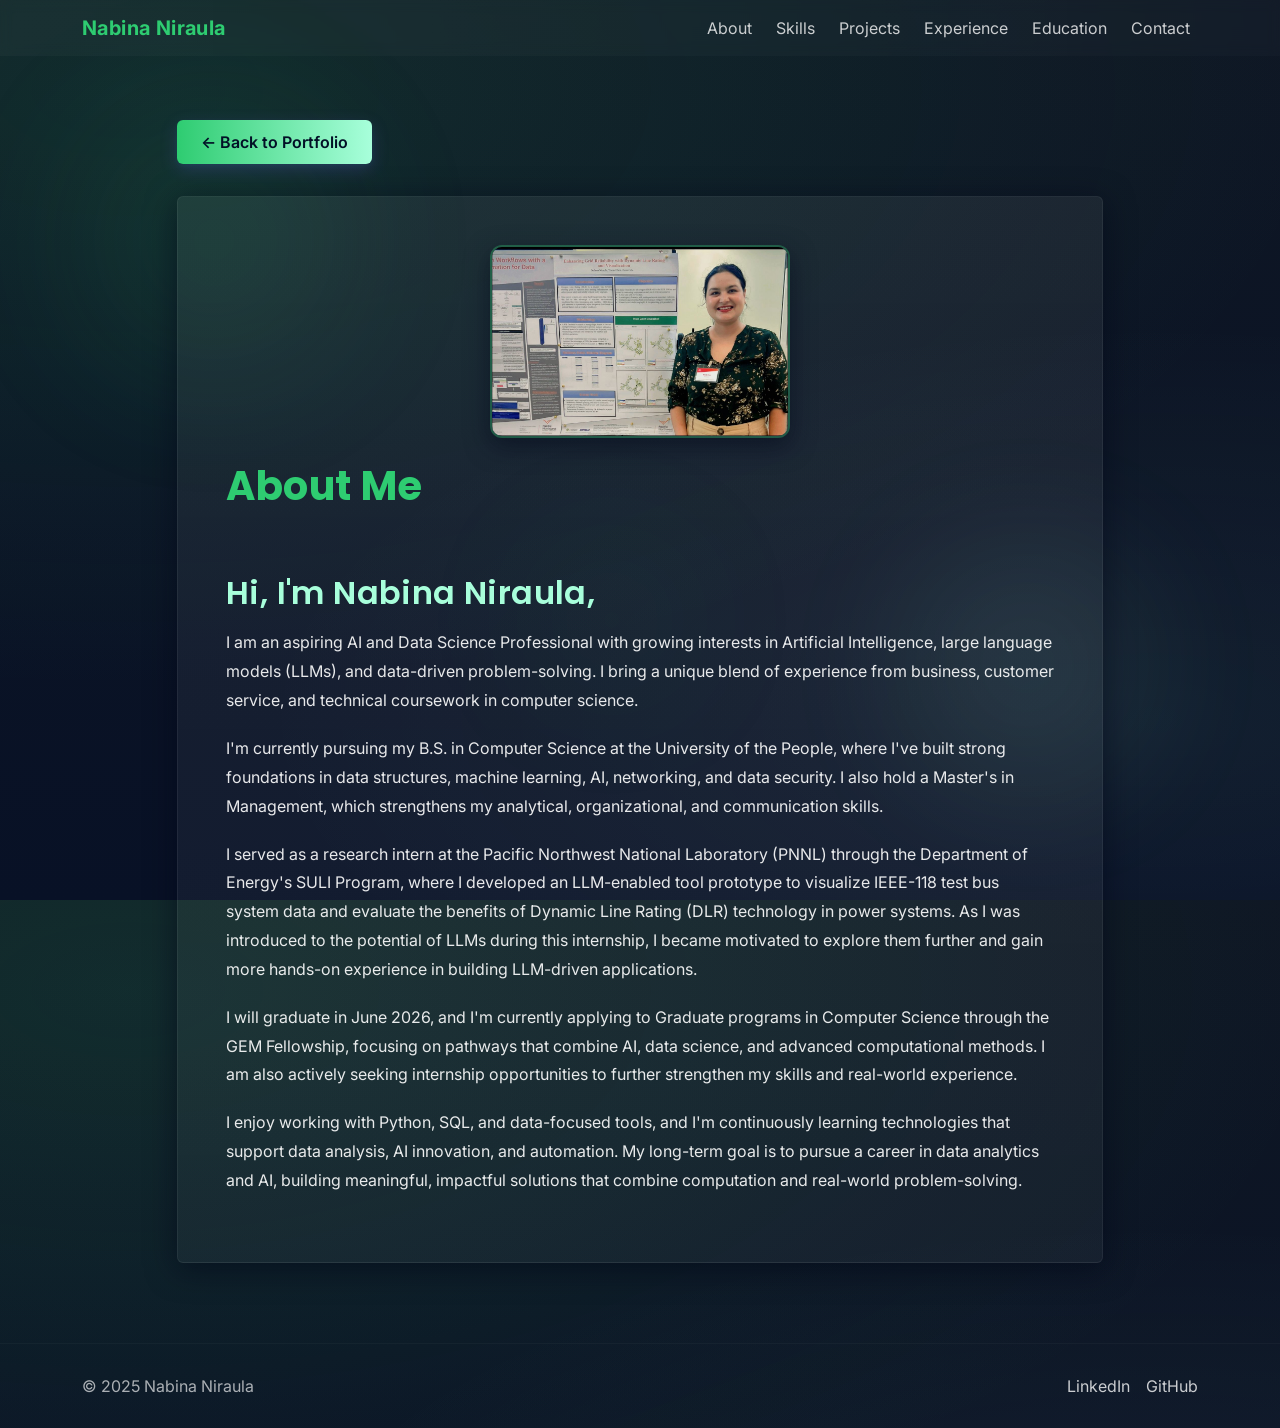
==== about.html @ f2e750d4 "Initial portfolio deployment" ====
<!DOCTYPE html>
<html lang="en">
<head>
  <meta charset="UTF-8">
  <meta name="viewport" content="width=device-width, initial-scale=1.0">
  <title>About Me - Nabina Niraula</title>
  <link href="https://cdn.jsdelivr.net/npm/bootstrap@5.3.1/dist/css/bootstrap.min.css" rel="stylesheet">
  <link href="https://fonts.googleapis.com/css2?family=Inter:wght@300;400;600;800&family=Poppins:wght@400;700&display=swap" rel="stylesheet">
  <style>
    :root{
      --bg1: #0f1724;
      --bg2: #081126;
      --accent: #2ecc71;
      --accent-2: #a8ffdb;
      --glass: rgba(255,255,255,0.06);
      --glass-2: rgba(255,255,255,0.04);
      --muted: rgba(255,255,255,0.78);
    }

    html,body{height:100%;}
    body {
      margin:0;
      font-family: 'Inter', system-ui, -apple-system, 'Segoe UI', Roboto, 'Helvetica Neue', Arial;
      color: #ffffff;
      background: radial-gradient(1200px 600px at 10% 10%, rgba(46,204,113,0.12), transparent),
                  radial-gradient(900px 400px at 90% 80%, rgba(168,255,219,0.06), transparent),
                  linear-gradient(180deg, var(--bg1), var(--bg2));
      -webkit-font-smoothing:antialiased;
      scroll-behavior: smooth;
      overflow-x:hidden;
      min-height:100vh;
    }

    /* animated grid lines */
    .bg-grid{
      position:fixed; inset:0; pointer-events:none; z-index:0; opacity:0.12;
      background-image: linear-gradient(rgba(255,255,255,0.03) 1px, transparent 1px),
                        linear-gradient(90deg, rgba(255,255,255,0.03) 1px, transparent 1px);
      background-size: 40px 40px, 40px 40px;
      transform: translateZ(0);
      animation: drift 12s linear infinite;
    }
    @keyframes drift{from{transform:translateY(0)}to{transform:translateY(-30px)}}

    /* Floating orbs animation */
    .floating-orbs{
      position:fixed; inset:0; pointer-events:none; z-index:1; overflow:hidden;
    }
    .orb{
      position:absolute;
      border-radius:50%;
      filter:blur(80px);
      opacity:0.15;
      animation: float 20s infinite ease-in-out;
    }
    .orb:nth-child(1){
      width:300px; height:300px;
      background:radial-gradient(circle, var(--accent), transparent);
      top:10%; left:5%;
      animation-duration:25s;
    }
    .orb:nth-child(2){
      width:250px; height:250px;
      background:radial-gradient(circle, var(--accent-2), transparent);
      top:60%; right:10%;
      animation-duration:30s; animation-delay:-10s;
    }
    .orb:nth-child(3){
      width:200px; height:200px;
      background:radial-gradient(circle, rgba(46,204,113,0.5), transparent);
      bottom:20%; left:40%;
      animation-duration:35s; animation-delay:-20s;
    }
    @keyframes float{
      0%, 100%{transform:translate(0,0) scale(1);}
      25%{transform:translate(30px,-30px) scale(1.1);}
      50%{transform:translate(-20px,20px) scale(0.9);}
      75%{transform:translate(40px,10px) scale(1.05);}
    }

    nav.navbar{background:linear-gradient(90deg, rgba(255,255,255,0.03), rgba(255,255,255,0.02));backdrop-filter: blur(6px);z-index:5}
    .navbar-brand{font-weight:700;color:var(--accent);letter-spacing:0.4px}
    .nav-link{color:var(--muted) !important;margin-left:8px}
    .nav-link:hover{color:var(--accent-2) !important}

    .content-section{
      padding:120px 0 80px;
      position:relative;
      z-index:2;
    }

    .card.glass{
      background: linear-gradient(180deg, var(--glass), var(--glass-2));
      border:1px solid rgba(255,255,255,0.06); 
      box-shadow: 0 6px 30px rgba(2,6,23,0.6);
    }

    h1{
      font-family: 'Poppins', sans-serif; 
      letter-spacing:0.6px; 
      font-weight:700; 
      color:var(--accent);
      margin-bottom:2rem;
    }

    h2{
      font-family: 'Poppins', sans-serif; 
      letter-spacing:0.4px; 
      font-weight:600; 
      color:var(--accent-2);
      margin-top:2rem;
      margin-bottom:1rem;
    }

    p{
      line-height:1.8;
      color:rgba(255,255,255,0.9);
      margin-bottom:1.2rem;
    }

    .back-btn{
      background: linear-gradient(90deg, var(--accent), var(--accent-2)); 
      border:none; 
      color:#021026; 
      font-weight:600;
      padding:10px 24px;
      border-radius:6px;
      text-decoration:none;
      display:inline-block;
      margin-bottom:2rem;
      box-shadow: 0 6px 18px rgba(124,92,255,0.18), 0 2px 6px rgba(0,229,255,0.06);
    }
    .back-btn:hover{
      color:#021026;
      transform:translateY(-2px);
      box-shadow: 0 8px 24px rgba(124,92,255,0.25);
    }

    footer{
      padding:30px 0;
      text-align:center;
      color:rgba(255,255,255,0.65);
      border-top:1px solid rgba(255,255,255,0.03);
      background:transparent;
      position:relative;
      z-index:2;
    }
  </style>
</head>
<body>

  <div class="bg-grid" aria-hidden="true"></div>
  
  <!-- Floating orbs animation -->
  <div class="floating-orbs" aria-hidden="true">
    <div class="orb"></div>
    <div class="orb"></div>
    <div class="orb"></div>
  </div>

  <!-- Navbar -->
  <nav class="navbar navbar-expand-lg navbar-dark fixed-top">
    <div class="container">
      <a class="navbar-brand" href="index.html">Nabina Niraula</a>
      <button class="navbar-toggler" type="button" data-bs-toggle="collapse" data-bs-target="#navbarNav">
        <span class="navbar-toggler-icon"></span>
      </button>
      <div class="collapse navbar-collapse" id="navbarNav">
        <ul class="navbar-nav ms-auto">
          <li class="nav-item"><a class="nav-link" href="about.html">About</a></li>
          <li class="nav-item"><a class="nav-link" href="index.html#skills">Skills</a></li>
          <li class="nav-item"><a class="nav-link" href="index.html#projects">Projects</a></li>
          <li class="nav-item"><a class="nav-link" href="index.html#experience">Experience</a></li>
          <li class="nav-item"><a class="nav-link" href="index.html#education">Education</a></li>
          <li class="nav-item"><a class="nav-link" href="index.html#contact">Contact</a></li>
        </ul>
      </div>
    </div>
  </nav>

  <!-- About Content Section -->
  <section class="content-section">
    <div class="container">
      <div class="row justify-content-center">
        <div class="col-lg-10">
          <a href="index.html" class="back-btn">← Back to Portfolio</a>
          
          <div class="card glass p-5">
            <div class="text-center mb-4">
              <img src="symposia pic.jpg" alt="Nabina Niraula" style="max-width:300px;border-radius:12px;box-shadow:0 8px 24px rgba(2,6,23,0.5);border:2px solid rgba(46,204,113,0.3);">
            </div>
            
            <h1>About Me</h1>
            
            <h2>Hi, I'm Nabina Niraula,</h2>
            
            <p>I am an aspiring AI and Data Science Professional with growing interests in Artificial Intelligence, large language models (LLMs), and data-driven problem-solving. I bring a unique blend of experience from business, customer service, and technical coursework in computer science.</p>

            <p>I'm currently pursuing my B.S. in Computer Science at the University of the People, where I've built strong foundations in data structures, machine learning, AI, networking, and data security. I also hold a Master's in Management, which strengthens my analytical, organizational, and communication skills.</p>

            <p>I served as a research intern at the Pacific Northwest National Laboratory (PNNL) through the Department of Energy's SULI Program, where I developed an LLM-enabled tool prototype to visualize IEEE-118 test bus system data and evaluate the benefits of Dynamic Line Rating (DLR) technology in power systems. As I was introduced to the potential of LLMs during this internship, I became motivated to explore them further and gain more hands-on experience in building LLM-driven applications.</p>

            <p>I will graduate in June 2026, and I'm currently applying to Graduate programs in Computer Science through the GEM Fellowship, focusing on pathways that combine AI, data science, and advanced computational methods. I am also actively seeking internship opportunities to further strengthen my skills and real-world experience.</p>

            <p>I enjoy working with Python, SQL, and data-focused tools, and I'm continuously learning technologies that support data analysis, AI innovation, and automation. My long-term goal is to pursue a career in data analytics and AI, building meaningful, impactful solutions that combine computation and real-world problem-solving.</p>
          </div>
        </div>
      </div>
    </div>
  </section>

  <!-- Footer -->
  <footer>
    <div class="container">
      <div class="row align-items-center">
        <div class="col-md-6 text-md-start">&copy; 2025 Nabina Niraula</div>
        <div class="col-md-6 text-md-end">
          <a href="https://www.linkedin.com/in/nabina-niraula/" target="_blank" rel="noopener" class="text-decoration-none" style="color:var(--muted);margin-right:12px">LinkedIn</a>
          <a href="https://github.com/nabi0301" target="_blank" rel="noopener" class="text-decoration-none" style="color:var(--muted)">GitHub</a>
        </div>
      </div>
    </div>
  </footer>

  <script src="https://cdn.jsdelivr.net/npm/bootstrap@5.3.1/dist/js/bootstrap.bundle.min.js"></script>
</body>
</html>
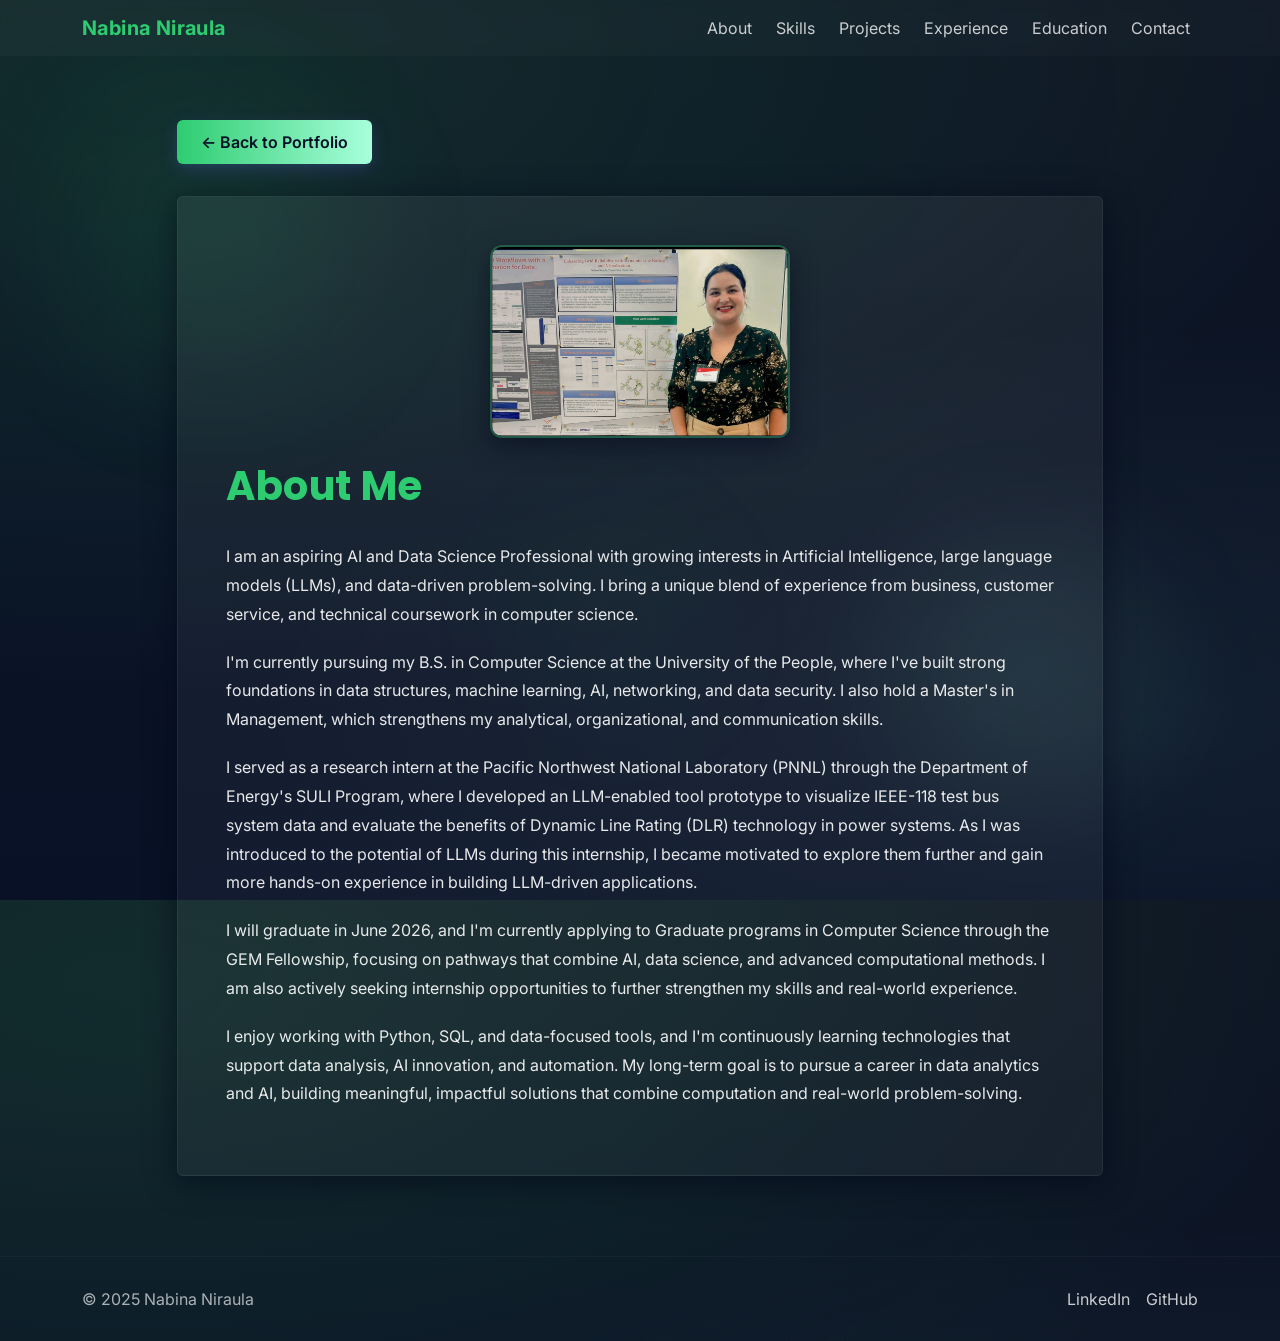
==== commit 76f873db: "Remove 'Hi, I'm Nabina Niraula' from About page" ====
--- a/about.html
+++ b/about.html
@@ -192,8 +192,6 @@
             
             <h1>About Me</h1>
             
-            <h2>Hi, I'm Nabina Niraula,</h2>
-            
             <p>I am an aspiring AI and Data Science Professional with growing interests in Artificial Intelligence, large language models (LLMs), and data-driven problem-solving. I bring a unique blend of experience from business, customer service, and technical coursework in computer science.</p>
 
             <p>I'm currently pursuing my B.S. in Computer Science at the University of the People, where I've built strong foundations in data structures, machine learning, AI, networking, and data security. I also hold a Master's in Management, which strengthens my analytical, organizational, and communication skills.</p>
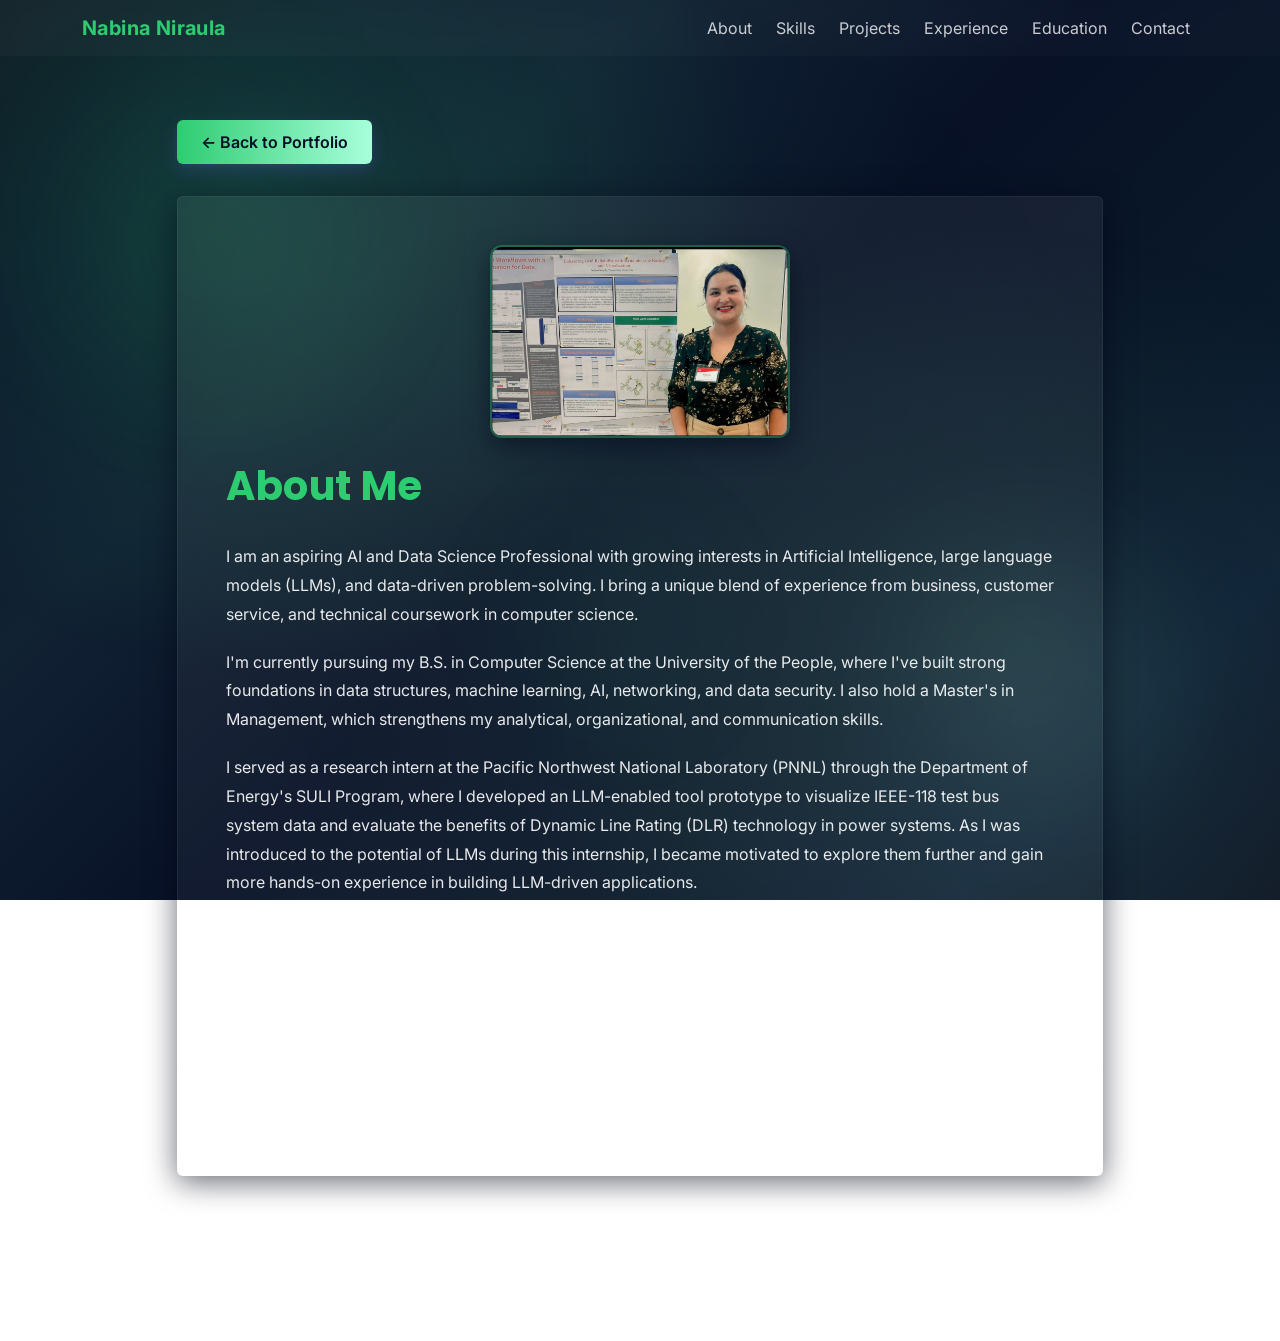
==== commit ff2ec8d6: "Update about.html background to match index.html" ====
--- a/about.html
+++ b/about.html
@@ -22,15 +22,46 @@
       margin:0;
       font-family: 'Inter', system-ui, -apple-system, 'Segoe UI', Roboto, 'Helvetica Neue', Arial;
       color: #ffffff;
-      background: radial-gradient(1200px 600px at 10% 10%, rgba(46,204,113,0.12), transparent),
-                  radial-gradient(900px 400px at 90% 80%, rgba(168,255,219,0.06), transparent),
-                  linear-gradient(180deg, var(--bg1), var(--bg2));
+      background: 
+        linear-gradient(135deg, 
+          var(--bg1) 0%, 
+          #0d1a2d 15%,
+          #112233 30%,
+          var(--bg2) 50%,
+          #0a1929 70%,
+          #0d1f33 85%,
+          var(--bg1) 100%
+        );
+      background-size: 100% 100vh;
+      background-attachment: fixed;
       -webkit-font-smoothing:antialiased;
       scroll-behavior: smooth;
       overflow-x:hidden;
       min-height:100vh;
     }
 
+    
+    /* Animated gradient overlay */
+    body::before{
+      content:'';
+      position:fixed;
+      top:0;
+      left:0;
+      width:100%;
+      height:100vh;
+      background: 
+        radial-gradient(circle at 20% 20%, rgba(46,204,113,0.15), transparent 40%),
+        radial-gradient(circle at 80% 80%, rgba(168,255,219,0.08), transparent 40%),
+        radial-gradient(circle at 50% 50%, rgba(46,204,113,0.05), transparent 60%);
+      pointer-events:none;
+      z-index:0;
+      animation:gradientShift 15s ease infinite;
+    }
+    
+    @keyframes gradientShift{
+      0%, 100%{opacity:1;transform:scale(1)}
+      50%{opacity:0.8;transform:scale(1.05)}
+    }
     /* animated grid lines */
     .bg-grid{
       position:fixed; inset:0; pointer-events:none; z-index:0; opacity:0.12;
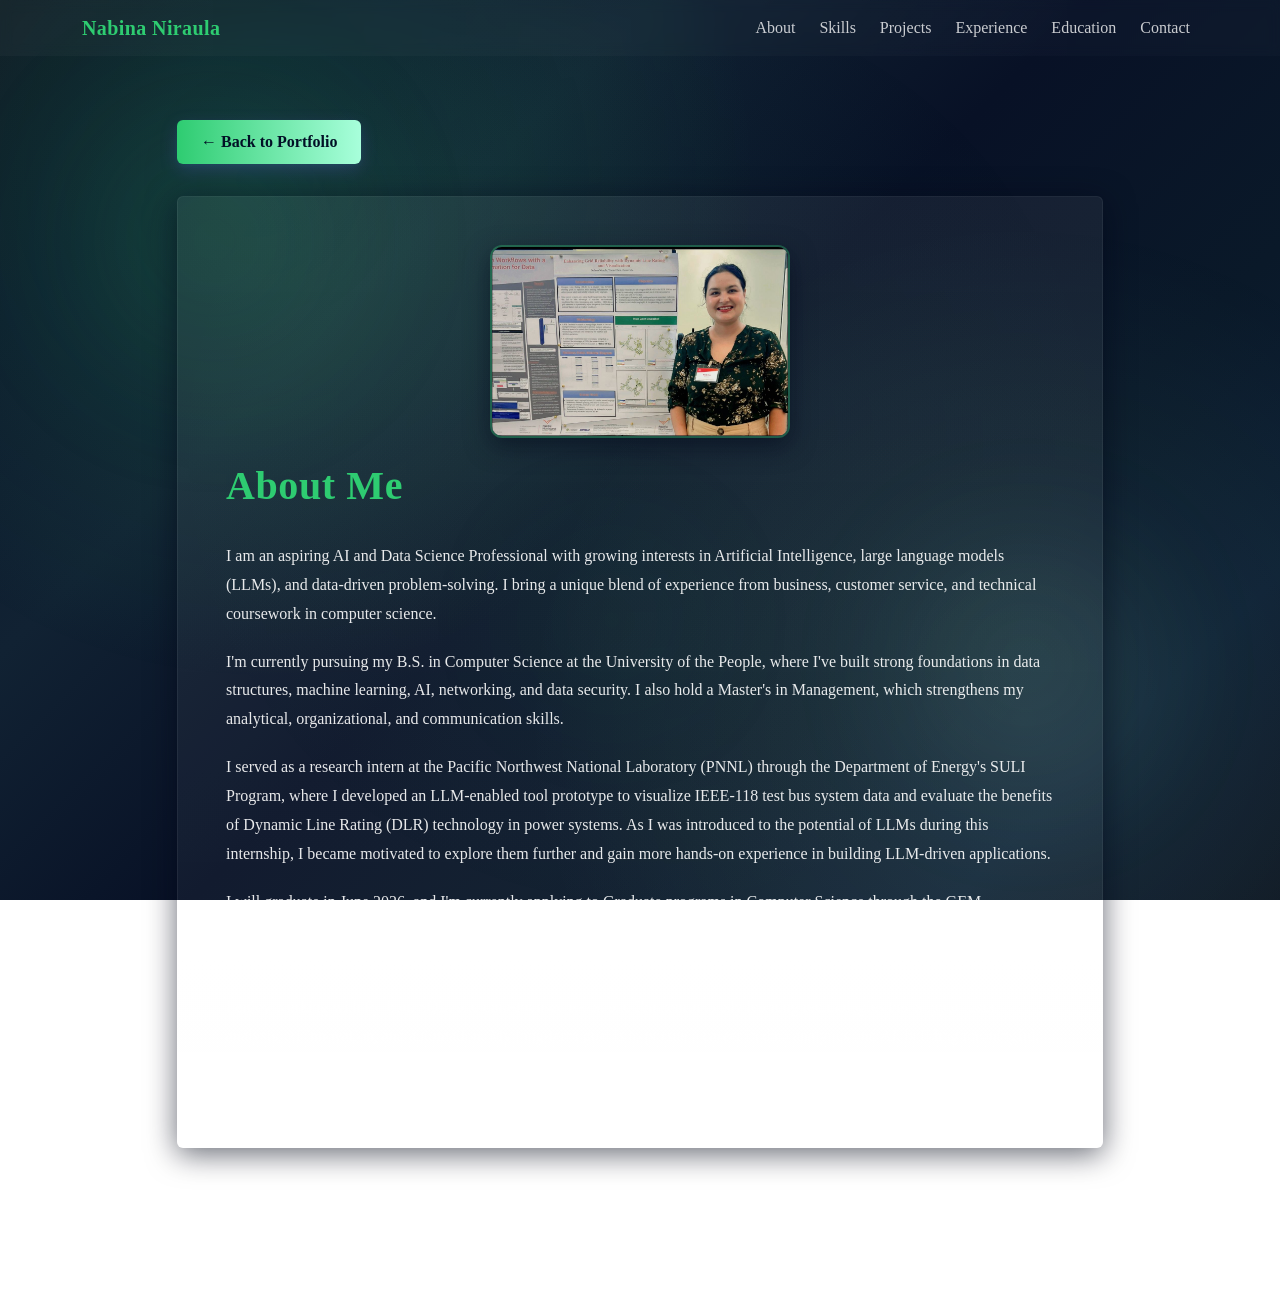
==== commit 81756e94: "Change font to Times New Roman in about.html" ====
--- a/about.html
+++ b/about.html
@@ -5,7 +5,6 @@
   <meta name="viewport" content="width=device-width, initial-scale=1.0">
   <title>About Me - Nabina Niraula</title>
   <link href="https://cdn.jsdelivr.net/npm/bootstrap@5.3.1/dist/css/bootstrap.min.css" rel="stylesheet">
-  <link href="https://fonts.googleapis.com/css2?family=Inter:wght@300;400;600;800&family=Poppins:wght@400;700&display=swap" rel="stylesheet">
   <style>
     :root{
       --bg1: #0f1724;
@@ -20,7 +19,7 @@
     html,body{height:100%;}
     body {
       margin:0;
-      font-family: 'Inter', system-ui, -apple-system, 'Segoe UI', Roboto, 'Helvetica Neue', Arial;
+      font-family: 'Times New Roman', Times, serif;
       color: #ffffff;
       background: 
         linear-gradient(135deg, 
@@ -127,7 +126,7 @@
     }
 
     h1{
-      font-family: 'Poppins', sans-serif; 
+      font-family: 'Times New Roman', Times, serif; 
       letter-spacing:0.6px; 
       font-weight:700; 
       color:var(--accent);
@@ -135,7 +134,7 @@
     }
 
     h2{
-      font-family: 'Poppins', sans-serif; 
+      font-family: 'Times New Roman', Times, serif; 
       letter-spacing:0.4px; 
       font-weight:600; 
       color:var(--accent-2);
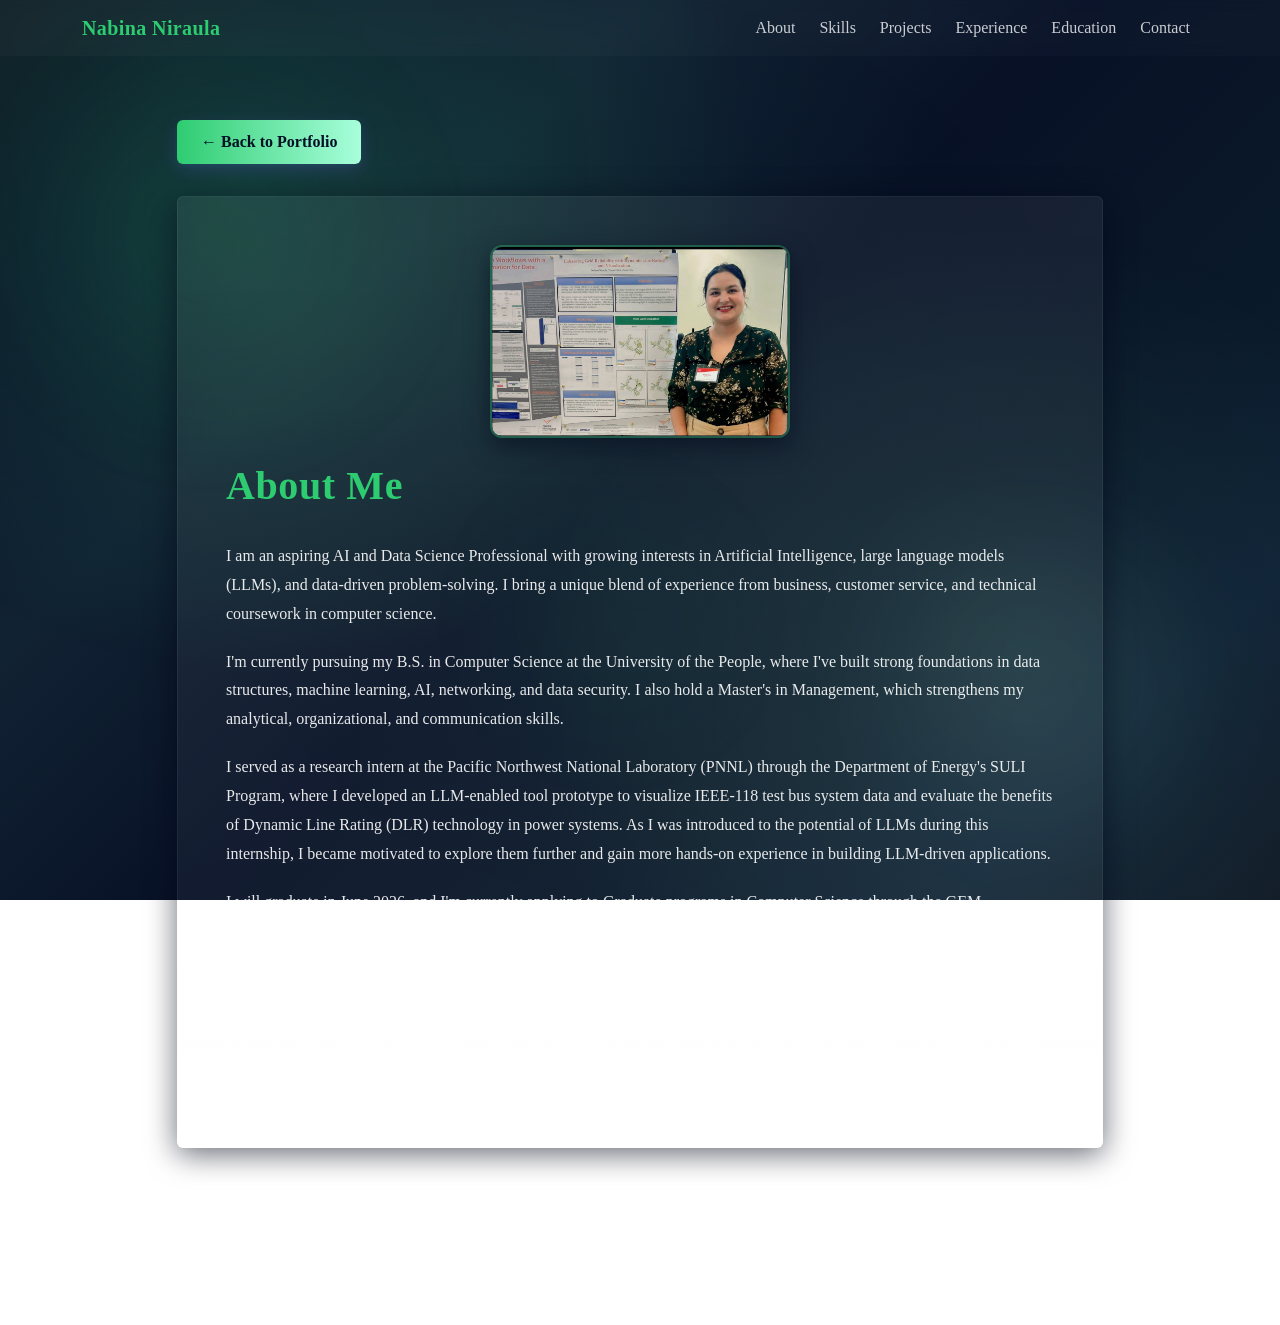
==== commit d126f9b0: "Replace LinkedIn and GitHub text with logos in contact section and footer" ====
--- a/about.html
+++ b/about.html
@@ -243,8 +243,16 @@
       <div class="row align-items-center">
         <div class="col-md-6 text-md-start">&copy; 2025 Nabina Niraula</div>
         <div class="col-md-6 text-md-end">
-          <a href="https://www.linkedin.com/in/nabina-niraula/" target="_blank" rel="noopener" class="text-decoration-none" style="color:var(--muted);margin-right:12px">LinkedIn</a>
-          <a href="https://github.com/nabi0301" target="_blank" rel="noopener" class="text-decoration-none" style="color:var(--muted)">GitHub</a>
+          <a href="https://www.linkedin.com/in/nabina-niraula/" target="_blank" rel="noopener" class="text-decoration-none" style="color:var(--muted);margin-right:20px;font-size:24px" title="LinkedIn">
+            <svg xmlns="http://www.w3.org/2000/svg" width="24" height="24" fill="currentColor" viewBox="0 0 16 16" style="vertical-align:middle">
+              <path d="M0 1.146C0 .513.526 0 1.175 0h13.65C15.474 0 16 .513 16 1.146v13.708c0 .633-.526 1.146-1.175 1.146H1.175C.526 16 0 15.487 0 14.854V1.146zm4.943 12.248V6.169H2.542v7.225h2.401zm-1.2-8.212c.837 0 1.358-.554 1.358-1.248-.015-.709-.52-1.248-1.342-1.248-.822 0-1.359.54-1.359 1.248 0 .694.521 1.248 1.327 1.248h.016zm4.908 8.212V9.359c0-.216.016-.432.08-.586.173-.431.568-.878 1.232-.878.869 0 1.216.662 1.216 1.634v3.865h2.401V9.25c0-2.22-1.184-3.252-2.764-3.252-1.274 0-1.845.7-2.165 1.193v.025h-.016a5.54 5.54 0 0 1 .016-.025V6.169h-2.4c.03.678 0 7.225 0 7.225h2.4z"/>
+            </svg>
+          </a>
+          <a href="https://github.com/nabi0301" target="_blank" rel="noopener" class="text-decoration-none" style="color:var(--muted);font-size:24px" title="GitHub">
+            <svg xmlns="http://www.w3.org/2000/svg" width="24" height="24" fill="currentColor" viewBox="0 0 16 16" style="vertical-align:middle">
+              <path d="M8 0C3.58 0 0 3.58 0 8c0 3.54 2.29 6.53 5.47 7.59.4.07.55-.17.55-.38 0-.19-.01-.82-.01-1.49-2.01.37-2.53-.49-2.69-.94-.09-.23-.48-.94-.82-1.13-.28-.15-.68-.52-.01-.53.63-.01 1.08.58 1.23.82.72 1.21 1.87.87 2.33.66.07-.52.28-.87.51-1.07-1.78-.2-3.64-.89-3.64-3.95 0-.87.31-1.59.82-2.15-.08-.2-.36-1.02.08-2.12 0 0 .67-.21 2.2.82.64-.18 1.32-.27 2-.27.68 0 1.36.09 2 .27 1.53-1.04 2.2-.82 2.2-.82.44 1.1.16 1.92.08 2.12.51.56.82 1.27.82 2.15 0 3.07-1.87 3.75-3.65 3.95.29.25.54.73.54 1.48 0 1.07-.01 1.93-.01 2.2 0 .21.15.46.55.38A8.012 8.012 0 0 0 16 8c0-4.42-3.58-8-8-8z"/>
+            </svg>
+          </a>
         </div>
       </div>
     </div>
